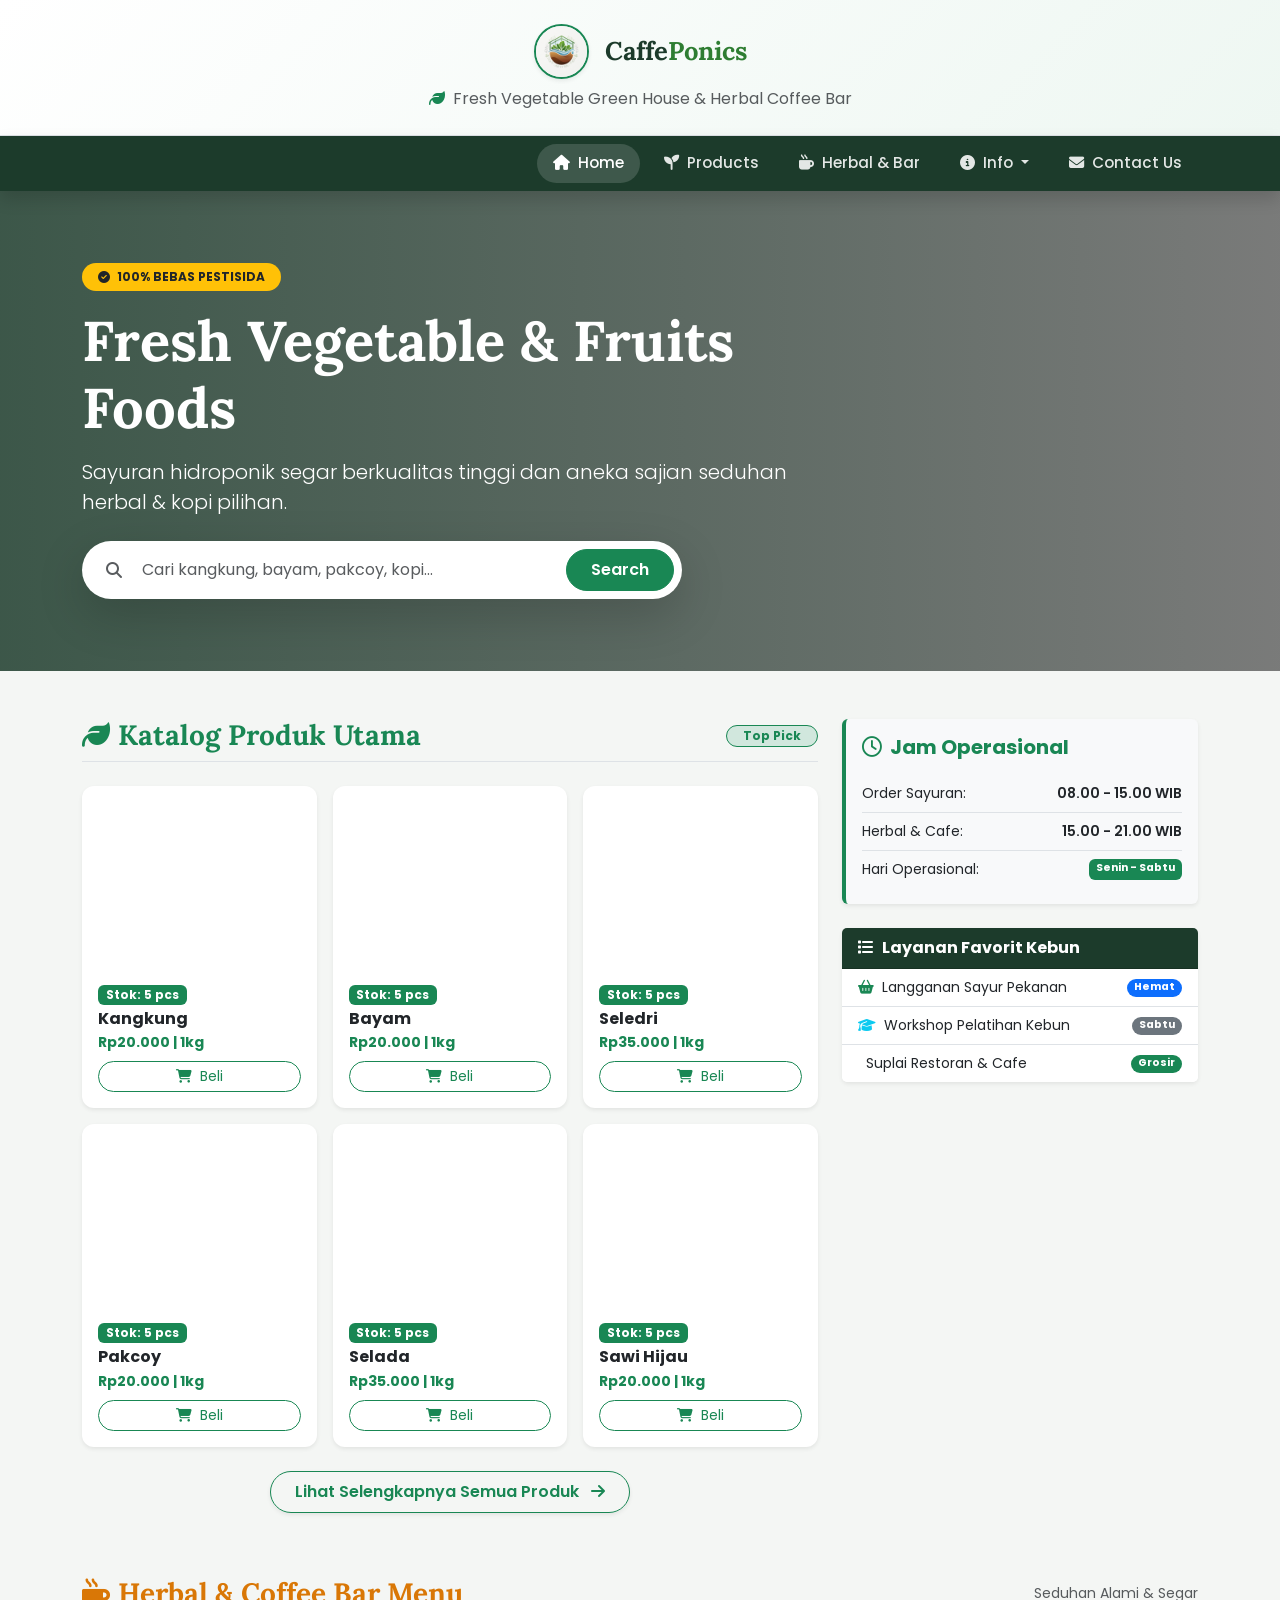
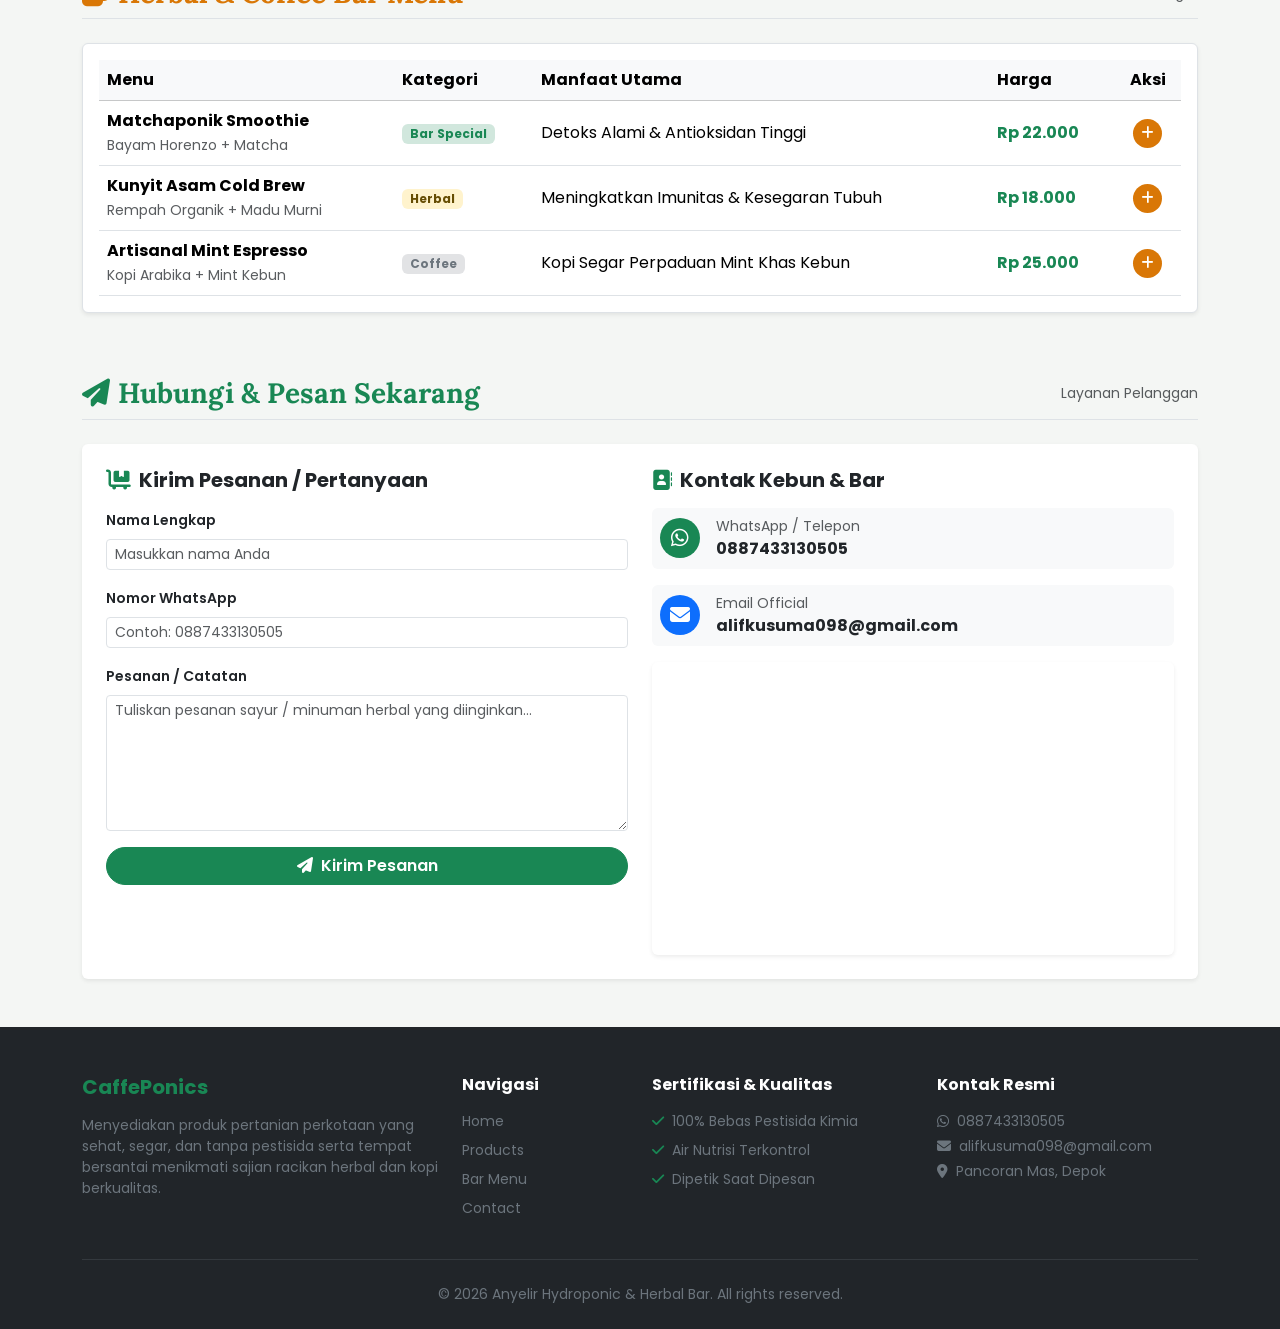
==== index.html @ 3f9d46a7 "Add files via upload" ====
<!doctype html>
<html lang="id">
  <head>
    <meta charset="UTF-8" />
    <meta name="viewport" content="width=device-width, initial-scale=1.0" />
    <title>CaffePonics</title>

    <!-- Google Fonts -->
    <link rel="preconnect" href="https://fonts.googleapis.com" />
    <link rel="preconnect" href="https://fonts.gstatic.com" crossorigin />
    <link
      href="https://fonts.googleapis.com/css2?family=Lora:ital,wght@0,600;1,500&family=Poppins:wght@300;400;500;600;700&display=swap"
      rel="stylesheet"
    />

    <!-- Bootstrap 5.3 CSS CDN -->
    <link
      href="asset/bootstrap.min.css"
      rel="stylesheet"
    />

    <!-- Font Awesome 6 & Bootstrap Icons CDN -->
    <link
      rel="stylesheet"
      href="https://cdnjs.cloudflare.com/ajax/libs/font-awesome/6.5.1/css/all.min.css"
    />
    <link
      rel="stylesheet"
      href="https://cdn.jsdelivr.net/npm/bootstrap-icons@1.11.3/font/bootstrap-icons.min.css"
    />

    <!-- Custom CSS -->
    <link rel="stylesheet" href="tgs3FIX.css" />
  </head>
  <body>
    <!-- HEADER -->
    <header class="bg-gradient-header py-4 border-bottom shadow-sm text-center">
      <div
        class="container d-flex flex-column align-items-center justify-content-center"
      >
        <div class="d-flex align-items-center gap-3 mb-2">
          <img
            src="asset/picture/CAFFE.jpg"
            onerror="
              this.src =
                'https://images.unsplash.com/photo-1585320806297-9794b3e4eeae?w=150&auto=format&fit=crop&q=80'
            "
            alt="CaffePonics Logo"
            class="brand-logo-img rounded-circle border border-2 border-success shadow-sm"
          />
          <h1 class="brand-title display-5 m-0">
            Caffe<span class="text-accent">Ponics</span>
          </h1>
        </div>
        <p class="brand-subtitle text-muted fs-6 m-0">
          <i class="fa-solid fa-leaf text-success me-1"></i> Fresh Vegetable
          Green House & Herbal Coffee Bar
        </p>
      </div>
    </header>

    <!-- NAVBAR SLIDE MENU -->
    <nav
      class="navbar navbar-expand-lg sticky-top navbar-dark bg-dark-green shadow"
    >
      <div class="container">
        <a class="navbar-brand d-lg-none fw-bold text-success fs-6" href="#">
          <i class="fa-solid fa-leaf me-1"></i> Anyelir Menu
        </a>

        <button
          class="navbar-toggler border-0"
          type="button"
          data-bs-toggle="offcanvas"
          data-bs-target="#offcanvasNavbar"
          aria-controls="offcanvasNavbar"
        >
          <span class="navbar-toggler-icon"></span>
        </button>

        <div
          class="offcanvas offcanvas-end bg-dark-green text-white"
          tabindex="-1"
          id="offcanvasNavbar"
          aria-labelledby="offcanvasNavbarLabel"
        >
          <div class="offcanvas-header border-bottom border-secondary">
            <h5
              class="offcanvas-title text-success fw-bold"
              id="offcanvasNavbarLabel"
            >
              <i class="fa-solid fa-leaf me-2"></i>Anyelir Hydroponic
            </h5>
            <button
              type="button"
              class="btn-close btn-close-white"
              data-bs-dismiss="offcanvas"
              aria-label="Close"
            ></button>
          </div>
          <div class="offcanvas-body">
            <ul
              class="navbar-nav ms-auto mb-2 mb-lg-0 gap-lg-2 align-items-lg-center"
            >
              <li class="nav-item">
                <a class="nav-link active" href="#Home"
                  ><i class="fa-solid fa-house me-1"></i> Home</a
                >
              </li>
              <li class="nav-item">
                <a class="nav-link" href="#Products"
                  ><i class="fa-solid fa-seedling me-1"></i> Products</a
                >
              </li>
              <li class="nav-item">
                <a class="nav-link" href="#BarMenu"
                  ><i class="fa-solid fa-mug-hot me-1"></i> Herbal & Bar</a
                >
              </li>
              <li class="nav-item dropdown">
                <a
                  class="nav-link dropdown-toggle"
                  href="#"
                  id="infoDropdown"
                  role="button"
                  data-bs-toggle="dropdown"
                  aria-expanded="false"
                >
                <i class="fa-solid fa-circle-info me-1"></i> Info
                </a>
                <ul class="dropdown-menu shadow border-0" aria-labelledby="infoDropdown">
                  <li><a class="dropdown-item" href="#cart.html"><i class="fa-solid fa-cart-shopping me-2 text-success"></i>Cart</a></li>
                  <li><a class="dropdown-item" href="#checkout.html"><i class="fa-solid fa-credit-card me-2 text-primary"></i>Checkout</a></li>
                  <li><hr class="dropdown-divider"></li>
                  <li><a class="dropdown-item" href="#Edukasi"><i class="fa-solid fa-newspaper me-2 text-info"></i>Article & Edukasi</a></li>
                </ul>
                </li>
              </li>
              <li class="nav-item">
                <a class="nav-link" href="#Contact"
                  ><i class="fa-solid fa-envelope me-1"></i> Contact Us</a
                >
              </li>
            </ul>
          </div>
        </div>
      </div>
    </nav>

    <!-- HERO BANNER -->
    <section
      id="Home"
      class="hero-section text-white d-flex align-items-center position-relative py-5"
    >
      <div class="hero-overlay"></div>
      <div class="container position-relative z-1 py-4">
        <div class="row align-items-center">
          <div class="col-lg-8 text-center text-lg-start">
            <span
              class="badge bg-warning text-dark px-3 py-2 rounded-pill fw-bold text-uppercase mb-3"
            >
              <i class="fa-solid fa-circle-check me-1"></i> 100% Bebas Pestisida
            </span>
            <h1 class="display-4 fw-bold mb-3 hero-title">
              Fresh Vegetable & Fruits Foods
            </h1>
            <p class="lead mb-4 opacity-90">
              Sayuran hidroponik segar berkualitas tinggi dan aneka sajian
              seduhan herbal & kopi pilihan.
            </p>

            <div
              class="search-box mx-auto ms-lg-0 bg-white p-2 rounded-pill shadow-lg d-flex align-items-center max-w-600"
            >
              <i class="fa-solid fa-magnifying-glass text-muted ms-3 me-2"></i>
              <input
                type="text"
                id="searchInput"
                onkeyup="searchProducts()"
                class="form-control border-0 shadow-none"
                placeholder="Cari kangkung, bayam, pakcoy, kopi..."
              />
              <button
                class="btn btn-success rounded-pill px-4 py-2 text-nowrap fw-semibold"
              >
                Search
              </button>
            </div>
          </div>
        </div>
      </div>
    </section>

    <!-- KONTEN UTAMA -->
    <div class="container my-5">
      <!-- BARIS 1: PRODUK (MAX 6) & SIDEBAR -->
      <div class="row g-4 mb-5">
        <!-- Main Product Area -->
        <main class="col-lg-8">
          <section id="Products">
            <div
              class="d-flex justify-content-between align-items-center mb-4 border-bottom pb-2"
            >
              <h2 class="h3 fw-bold text-success mb-0">
                <i class="fa-solid fa-leaf me-2"></i>Katalog Produk Utama
              </h2>
              <span
                class="badge bg-success-subtle text-success border border-success px-3 py-1 rounded-pill"
              >
                Top Pick
              </span>
            </div>

            <!-- Grid 6 Produk -->
            <div class="row g-3" id="tugas2ProductContainer">
              <!-- Diisi JavaScript max 6 item -->
            </div>

            <!-- Tombol Selengkapnya ke Tugas2.html -->
            <div class="text-center mt-4">
              <a
                href="Tugas2.html"
                class="btn btn-outline-success rounded-pill px-4 py-2 fw-semibold shadow-sm"
              >
                Lihat Selengkapnya Semua Produk
                <i class="fa-solid fa-arrow-right ms-2"></i>
              </a>
            </div>
          </section>
        </main>

        <!-- Sidebar Area (Sejajar dengan Produk) -->
        <aside class="col-lg-4" id="Info">
          <!-- Widget Jam Buka -->
          <div
            class="card border-0 shadow-sm mb-4 bg-light border-start border-4 border-success"
          >
            <div class="card-body">
              <h5 class="card-title fw-bold text-success mb-3">
                <i class="fa-regular fa-clock me-2"></i>Jam Operasional
              </h5>
              <ul class="list-unstyled mb-0 small">
                <li class="d-flex justify-content-between py-2 border-bottom">
                  <span>Order Sayuran:</span>
                  <span class="fw-semibold">08.00 - 15.00 WIB</span>
                </li>
                <li class="d-flex justify-content-between py-2 border-bottom">
                  <span>Herbal & Cafe:</span>
                  <span class="fw-semibold">15.00 - 21.00 WIB</span>
                </li>
                <li class="d-flex justify-content-between py-2">
                  <span>Hari Operasional:</span>
                  <span class="badge bg-success">Senin - Sabtu</span>
                </li>
              </ul>
            </div>
          </div>

          <!-- Widget Layanan Kebun -->
          <div class="card border-0 shadow-sm">
            <div class="card-header bg-dark-green text-white fw-bold">
              <i class="fa-solid fa-list me-2"></i>Layanan Favorit Kebun
            </div>
            <ul class="list-group list-group-flush small">
              <li
                class="list-group-item d-flex justify-content-between align-items-center"
              >
                <span
                  ><i class="fa-solid fa-basket-shopping me-2 text-success"></i
                  >Langganan Sayur Pekanan</span
                >
                <span class="badge bg-primary rounded-pill">Hemat</span>
              </li>
              <li
                class="list-group-item d-flex justify-content-between align-items-center"
              >
                <span
                  ><i class="fa-solid fa-graduation-cap me-2 text-info"></i
                  >Workshop Pelatihan Kebun</span
                >
                <span class="badge bg-secondary rounded-pill">Sabtu</span>
              </li>
              <li
                class="list-group-item d-flex justify-content-between align-items-center"
              >
                <span
                  ><i class="fa-solid fa-truck-ramps me-2 text-warning"></i
                  >Suplai Restoran & Cafe</span
                >
                <span class="badge bg-success rounded-pill">Grosir</span>
              </li>
            </ul>
          </div>
        </aside>
      </div>

      <!-- BARIS 2: HERBAL & BAR MENU (FULL WIDTH MELEBAR) -->
      <section id="BarMenu" class="mb-5 pt-3">
        <div
          class="d-flex justify-content-between align-items-center mb-4 border-bottom pb-2"
        >
          <h2 class="h3 fw-bold text-amber mb-0">
            <i class="fa-solid fa-mug-hot me-2"></i>Herbal & Coffee Bar Menu
          </h2>
          <span class="text-muted small">Seduhan Alami & Segar</span>
        </div>

        <div class="table-responsive bg-white rounded shadow-sm p-3 border">
          <table class="table table-hover align-middle mb-0">
            <thead class="table-light">
              <tr>
                <th>Menu</th>
                <th>Kategori</th>
                <th>Manfaat Utama</th>
                <th>Harga</th>
                <th class="text-center">Aksi</th>
              </tr>
            </thead>
            <tbody>
              <tr>
                <td>
                  <div class="fw-bold">Matchaponik Smoothie</div>
                  <small class="text-muted">Bayam Horenzo + Matcha</small>
                </td>
                <td>
                  <span class="badge bg-success-subtle text-success"
                    >Bar Special</span
                  >
                </td>
                <td>Detoks Alami & Antioksidan Tinggi</td>
                <td class="fw-bold text-success">Rp 22.000</td>
                <td class="text-center">
                  <button class="btn btn-sm btn-amber rounded-circle">
                    <i class="fa-solid fa-plus"></i>
                  </button>
                </td>
              </tr>
              <tr>
                <td>
                  <div class="fw-bold">Kunyit Asam Cold Brew</div>
                  <small class="text-muted">Rempah Organik + Madu Murni</small>
                </td>
                <td>
                  <span class="badge bg-warning-subtle text-warning-emphasis"
                    >Herbal</span
                  >
                </td>
                <td>Meningkatkan Imunitas & Kesegaran Tubuh</td>
                <td class="fw-bold text-success">Rp 18.000</td>
                <td class="text-center">
                  <button class="btn btn-sm btn-amber rounded-circle">
                    <i class="fa-solid fa-plus"></i>
                  </button>
                </td>
              </tr>
              <tr>
                <td>
                  <div class="fw-bold">Artisanal Mint Espresso</div>
                  <small class="text-muted">Kopi Arabika + Mint Kebun</small>
                </td>
                <td>
                  <span class="badge bg-secondary-subtle text-secondary"
                    >Coffee</span
                  >
                </td>
                <td>Kopi Segar Perpaduan Mint Khas Kebun</td>
                <td class="fw-bold text-success">Rp 25.000</td>
                <td class="text-center">
                  <button class="btn btn-sm btn-amber rounded-circle">
                    <i class="fa-solid fa-plus"></i>
                  </button>
                </td>
              </tr>
            </tbody>
          </table>
        </div>
      </section>

      <!-- BARIS 3: CONTACT & LOCATION (FULL WIDTH MELEBAR) -->
      <section id="Contact" class="pt-3 mb-4">
        <div
          class="d-flex justify-content-between align-items-center mb-4 border-bottom pb-2"
        >
          <h2 class="h3 fw-bold text-success mb-0">
            <i class="fa-solid fa-paper-plane me-2"></i>Hubungi & Pesan Sekarang
          </h2>
          <span class="text-muted small">Layanan Pelanggan</span>
        </div>

        <div class="card border-0 shadow-sm p-4 bg-white">
          <div class="row g-4">
            <!-- Form Pesanan Customer -->
            <div class="col-md-6">
              <h5 class="fw-bold mb-3 text-dark">
                <i class="fa-solid fa-cart-flatbed me-2 text-success"></i>Kirim
                Pesanan / Pertanyaan
              </h5>
              <form
                id="orderForm"
                onsubmit="
                  event.preventDefault();
                  alert('Terima kasih! Pesanan/Pesan Anda telah terkirim.');
                "
              >
                <div class="mb-3">
                  <label for="custName" class="form-label small fw-semibold"
                    >Nama Lengkap</label
                  >
                  <input
                    type="text"
                    class="form-control form-control-sm"
                    id="custName"
                    placeholder="Masukkan nama Anda"
                    required
                  />
                </div>
                <div class="mb-3">
                  <label for="custPhone" class="form-label small fw-semibold"
                    >Nomor WhatsApp</label
                  >
                  <input
                    type="tel"
                    class="form-control form-control-sm"
                    id="custPhone"
                    placeholder="Contoh: 0887433130505"
                    required
                  />
                </div>
                <div class="mb-3">
                  <label for="custMessage" class="form-label small fw-semibold"
                    >Pesanan / Catatan</label
                  >
                  <textarea
                    class="form-control form-control-sm"
                    id="custMessage"
                    rows="6"
                    placeholder="Tuliskan pesanan sayur / minuman herbal yang diinginkan..."
                    required
                  ></textarea>
                </div>
                <button
                  type="submit"
                  class="btn btn-success rounded-pill px-4 w-100 fw-semibold"
                >
                  <i class="fa-solid fa-paper-plane me-1"></i> Kirim Pesanan
                </button>
              </form>
            </div>

            <!-- Info Kontak & Peta Lokasi -->
            <div class="col-md-6">
              <h5 class="fw-bold mb-3 text-dark">
                <i class="fa-solid fa-address-book me-2 text-success"></i>Kontak
                Kebun & Bar
              </h5>

              <div class="d-flex align-items-center mb-3 p-2 bg-light rounded">
                <div
                  class="bg-success text-white rounded-circle p-2 me-3 d-flex align-items-center justify-content-center"
                  style="width: 40px; height: 40px"
                >
                  <i class="fa-brands fa-whatsapp fs-5"></i>
                </div>
                <div>
                  <div class="small text-muted">WhatsApp / Telepon</div>
                  <a
                    href="https://wa.me/62887433130505"
                    target="_blank"
                    class="fw-bold text-decoration-none text-dark"
                    >0887433130505</a
                  >
                </div>
              </div>

              <div class="d-flex align-items-center mb-3 p-2 bg-light rounded">
                <div
                  class="bg-primary text-white rounded-circle p-2 me-3 d-flex align-items-center justify-content-center"
                  style="width: 40px; height: 40px"
                >
                  <i class="fa-solid fa-envelope fs-5"></i>
                </div>
                <div>
                  <div class="small text-muted">Email Official</div>
                  <a
                    href="mailto:alifkusuma098@gmail.com"
                    class="fw-bold text-decoration-none text-dark"
                    >alifkusuma098@gmail.com</a
                  >
                </div>
              </div>

              <div
                class="ratio ratio-16x9 rounded overflow-hidden shadow-sm mt-3"
              >
                <iframe
                  src="https://www.google.com/maps/embed?pb=!1m17!1m12!1m3!1d3226.503485175049!2d106.81817107395507!3d-6.429045662868138!2m3!1f0!2f0!3f0!3m2!1i1024!2i768!4f13.1!3m2!1m1!2zNsKwMjUnNDQuNiJTIDEwNsKwNDknMTQuNyJF!5e1!3m2!1sid!2sid!4v1789879290653!5m2!1sid!2sid"
                  style="border: 0"
                  allowfullscreen=""
                  loading="lazy"
                >
                </iframe>
              </div>
            </div>
          </div>
        </div>
      </section>
    </div>

    <!-- FOOTER -->
    <footer class="bg-dark text-white pt-5 pb-4 mt-5">
      <div class="container">
        <div class="row g-4">
          <div class="col-lg-4 col-md-6">
            <h5 class="fw-bold text-success mb-3">CaffePonics</h5>
            <p class="small text-secondary">
              Menyediakan produk pertanian perkotaan yang sehat, segar, dan
              tanpa pestisida serta tempat bersantai menikmati sajian racikan
              herbal dan kopi berkualitas.
            </p>
          </div>

          <div class="col-lg-2 col-md-6">
            <h6 class="fw-bold mb-3">Navigasi</h6>
            <ul class="list-unstyled small">
              <li class="mb-2">
                <a href="#Home" class="text-secondary text-decoration-none"
                  >Home</a
                >
              </li>
              <li class="mb-2">
                <a href="#Products" class="text-secondary text-decoration-none"
                  >Products</a
                >
              </li>
              <li class="mb-2">
                <a href="#BarMenu" class="text-secondary text-decoration-none"
                  >Bar Menu</a
                >
              </li>
              <li class="mb-2">
                <a href="#Contact" class="text-secondary text-decoration-none"
                  >Contact</a
                >
              </li>
            </ul>
          </div>

          <div class="col-lg-3 col-md-6">
            <h6 class="fw-bold mb-3">Sertifikasi & Kualitas</h6>
            <ul class="list-unstyled small text-secondary">
              <li class="mb-2">
                <i class="fa-solid fa-check text-success me-2"></i>100% Bebas
                Pestisida Kimia
              </li>
              <li class="mb-2">
                <i class="fa-solid fa-check text-success me-2"></i>Air Nutrisi
                Terkontrol
              </li>
              <li class="mb-2">
                <i class="fa-solid fa-check text-success me-2"></i>Dipetik Saat
                Dipesan
              </li>
            </ul>
          </div>

          <div class="col-lg-3 col-md-6">
            <h6 class="fw-bold mb-3">Kontak Resmi</h6>
            <p class="small text-secondary mb-1">
              <i class="fa-brands fa-whatsapp me-2"></i>0887433130505
            </p>
            <p class="small text-secondary mb-1">
              <i class="fa-solid fa-envelope me-2"></i>alifkusuma098@gmail.com
            </p>
            <p class="small text-secondary">
              <i class="fa-solid fa-location-dot me-2"></i>Pancoran Mas, Depok
            </p>
          </div>
        </div>

        <hr class="border-secondary my-4" />
        <div class="text-center small text-secondary">
          <p class="mb-0">
            &copy; 2026 Anyelir Hydroponic & Herbal Bar. All rights reserved.
          </p>
        </div>
      </div>
    </footer>

    <!-- Bootstrap JS Bundle -->
    <script src="asset/bootstrap.bundle.min.js"></script>

    <!-- JAVASCRIPT INTEGRASI DATA TUGAS 2 -->
    <script>
      const fallbackProducts = [
        {
          nama: "Kangkung",
          harga: "Rp20.000 | 1kg",
          stok: "5 pcs",
          img: "picture/Tgs2/kangkung-1024x724.png",
        },
        {
          nama: "Bayam",
          harga: "Rp20.000 | 1kg",
          stok: "5 pcs",
          img: "picture/Tgs2/Gambar-Daun-Bayam.jpg",
        },
        {
          nama: "Seledri",
          harga: "Rp35.000 | 1kg",
          stok: "5 pcs",
          img: "picture/Tgs2/Inilah-X-Manfaat-Daun-Seledri-untuk-Kesehatan.jpg.webp",
        },
        {
          nama: "Pakcoy",
          harga: "Rp20.000 | 1kg",
          stok: "5 pcs",
          img: "picture/Tgs2/tips-memilih-pakcoy-segarjpg-20221003062126.jpg",
        },
        {
          nama: "Selada",
          harga: "Rp35.000 | 1kg",
          stok: "5 pcs",
          img: "picture/Tgs2/no_brand_sayur_selada_keriting_1_kg_hidroponik_sayur_segar_bebas_pestisida_full01_u96i0ufl.webp",
        },
        {
          nama: "Sawi Hijau",
          harga: "Rp20.000 | 1kg",
          stok: "5 pcs",
          img: "picture/Tgs2/sawi-1024x724.png",
        },
      ];

      function renderProducts(products) {
        const container = document.getElementById("tugas2ProductContainer");
        if (!container) return;
        container.innerHTML = "";

        const displayItems = products.slice(0, 6);

        displayItems.forEach((item) => {
          const cardHtml = `
          <div class="col-6 col-md-4 product-card-item">
            <div class="card h-100 border-0 shadow-sm product-card">
              <img src="${item.img}" onerror="this.src='https://images.unsplash.com/photo-1540420773420-3366772f4999?w=400&auto=format&fit=crop&q=80'" class="card-img-top product-img" alt="${item.nama}">
              <div class="card-body p-3">
                <span class="badge bg-success mb-1">Stok: ${item.stok}</span>
                <h6 class="card-title fw-bold mb-1">${item.nama}</h6>
                <div class="text-success fw-bold small mb-2">${item.harga}</div>
                <button class="btn btn-outline-success btn-sm w-100 rounded-pill">
                  <i class="fa-solid fa-cart-shopping me-1"></i> Beli
                </button>
              </div>
            </div>
          </div>
        `;
          container.innerHTML += cardHtml;
        });
      }

      async function fetchTugas2Data() {
        try {
          const response = await fetch("Tugas2.html");
          if (!response.ok) throw new Error("Gagal mengambil Tugas2.html");

          const htmlText = await response.text();
          const parser = new DOMParser();
          const doc = parser.parseFromString(htmlText, "text/html");
          const items = doc.querySelectorAll(".produk_tgs2");

          if (items.length === 0)
            throw new Error("Item produk tidak ditemukan");

          let extractedProducts = [];
          items.forEach((item) => {
            let rawImg =
              item.querySelector(".gambar_tgs2")?.getAttribute("src") || "";
            let cleanImg = rawImg
              .replace(/^\/?projectPNJ\//, "")
              .replace(/^\//, "");

            const nama =
              item.querySelector(".nama_tgs2")?.textContent.trim() || "Produk";
            const harga =
              item.querySelector(".harga_tgs2")?.textContent.trim() || "";
            const stok =
              item.querySelector(".kategori_tgs2")?.textContent.trim() || "Ada";

            extractedProducts.push({ nama, harga, stok, img: cleanImg });
          });

          renderProducts(extractedProducts);
        } catch (error) {
          console.warn("Menggunakan data fallback:", error.message);
          renderProducts(fallbackProducts);
        }
      }

      window.addEventListener("DOMContentLoaded", () => {
        fetchTugas2Data();
      });

      function searchProducts() {
        const input = document
          .getElementById("searchInput")
          .value.toLowerCase();
        const cardItems = document.querySelectorAll(".product-card-item");

        cardItems.forEach((item) => {
          const title = item
            .querySelector(".card-title")
            .textContent.toLowerCase();
          item.style.display = title.includes(input) ? "block" : "none";
        });
      }
    </script>
  </body>
</html>
---- tgs3FIX.css ----
/* =========================================
   Custom Styling Anyelir Hydroponic & Bar
   ========================================= */

:root {
  --bg-dark-green: #1c3b2b;
  --primary-green: #2e7d32;
  --accent-amber: #d97706;
  --light-bg: #f8f9fa;
}

body {
  font-family: 'Poppins', sans-serif;
  color: #333333;
  background-color: #f4f6f4;
}

h1, h2, h3, .brand-title {
  font-family: 'Lora', serif;
}

/* Header & Brand Logo */
.bg-gradient-header {
  background: linear-gradient(135deg, #ffffff 0%, #eef7f2 100%);
}

.brand-logo-img {
  width: 55px;
  height: 55px;
  object-fit: cover;
}

.brand-title {
  font-size: 1.6rem;
  font-weight: 700;
  color: var(--bg-dark-green);
}

.text-accent {
  color: var(--primary-green);
}

.brand-subtitle {
  font-size: 0.85rem;
  color: #666;
}

/* Navbar */
.bg-dark-green {
  background-color: var(--bg-dark-green) !important;
}

.navbar-dark .navbar-nav .nav-link {
  color: rgba(255, 255, 255, 0.88);
  font-weight: 500;
  font-size: 0.95rem;
  padding: 8px 16px;
  border-radius: 20px;
  transition: all 0.3s ease;
}

.navbar-dark .navbar-nav .nav-link:hover,
.navbar-dark .navbar-nav .nav-link.active {
  color: #ffffff;
  background-color: rgba(255, 255, 255, 0.15);
}

/* Dropdown Menu Fixing Hover & Contrast */
.dropdown-menu {
  border-radius: 12px;
  padding: 8px;
}

.dropdown-item {
  color: #2c3e50;
  font-weight: 500;
  padding: 8px 16px;
  border-radius: 8px;
  transition: background-color 0.2s ease, color 0.2s ease;
}

.dropdown-item:hover,
.dropdown-item:focus {
  background-color: #eef7f2;
  color: var(--primary-green);
}

/* Hero Section */
.hero-section {
  background-image: url('https://images.unsplash.com/photo-1530836369250-ef72a3f5cda8?w=1200&auto=format&fit=crop&q=80');
  background-size: cover;
  background-position: center;
  min-height: 420px;
}

.hero-overlay {
  position: absolute;
  top: 0;
  left: 0;
  width: 100%;
  height: 100%;
  background: linear-gradient(90deg, rgba(28, 59, 43, 0.85) 0%, rgba(0, 0, 0, 0.5) 100%);
}

.max-w-600 {
  max-width: 600px;
}

/* Product Cards */
.product-card {
  transition: transform 0.3s ease, box-shadow 0.3s ease;
  overflow: hidden;
  border-radius: 12px !important;
}

.product-card:hover {
  transform: translateY(-5px);
  box-shadow: 0 10px 20px rgba(0, 0, 0, 0.1) !important;
}

.product-img {
  height: 180px;
  object-fit: cover;
}

/* Colors & Buttons */
.text-amber {
  color: var(--accent-amber);
}

.btn-amber {
  background-color: var(--accent-amber);
  color: #ffffff;
  border: none;
}

.btn-amber:hover {
  background-color: #b45309;
  color: #ffffff;
}

.bg-amber-gradient {
  background: linear-gradient(135deg, #d97706 0%, #b45309 100%);
}

/* Responsive adjustments */
@media (max-width: 768px) {
  .hero-title {
    font-size: 2rem;
  }
}

/* STYLING TABEL & RESPONSIVE VIA CSS */
    .tabel_tgs2 {
      width: 100%;
      border-collapse: separate;
    }

    .produk_tgs2 {
      background-color: #ffffff;
      border-radius: 8px;
      box-shadow: 0 2px 8px rgba(0, 0, 0, 0.08);
      vertical-align: top;
      transition: transform 0.2s ease, box-shadow 0.2s ease;
    }

    .produk_tgs2:hover {
      transform: translateY(-4px);
      box-shadow: 0 4px 12px rgba(0, 0, 0, 0.12);
    }

    .gambar_tgs2 {
      width: 100%;
      height: 160px;
      object-fit: cover;
      border-radius: 6px;
    }

    .nama_tgs2 {
      font-weight: 700;
      font-size: 1.1rem;
      margin: 10px 0 6px;
      color: #1b5e20;
    }

    .info_tgs2 {
      display: flex;
      justify-content: space-between;
      align-items: center;
      margin-top: 10px;
    }

    .harga_tgs2 {
      font-size: 0.9rem;
      font-weight: 600;
      color: #2e7d32;
    }

    .kategori_tgs2 {
      font-size: 0.8rem;
      color: #666;
      margin-top: 2px;
    }

    .buy_tgs2 {
      background-color: #2e7d32;
      color: white;
      width: 36px;
      height: 36px;
      border-radius: 50%;
      display: flex;
      align-items: center;
      justify-content: center;
      cursor: pointer;
      transition: background-color 0.2s;
    }

    .buy_tgs2:hover {
      background-color: #1b5e20;
    }

    /* RESPONSIVE BREAKPOINTS (AGAR TABEL TIDAK HANCUR DI MOBILE/TABLET) */
    @media (max-width: 900px) {
      .tabel_tgs2, 
      .tabel_tgs2 tbody, 
      .tabel_tgs2 tr, 
      .tabel_tgs2 td {
        display: block;
        width: 100%;
      }

      .tabel_tgs2 tr {
        display: grid;
        grid-template-columns: repeat(auto-fit, minmax(220px, 1fr));
        gap: 15px;
        margin-bottom: 15px;
      }
    }

    @media (max-width: 600px) {
      .header {
        flex-direction: column;
        gap: 1rem;
        text-align: center;
      }

      .tabel_tgs2 tr {
        grid-template-columns: repeat(auto-fit, minmax(100%, 1fr));
      }
    }
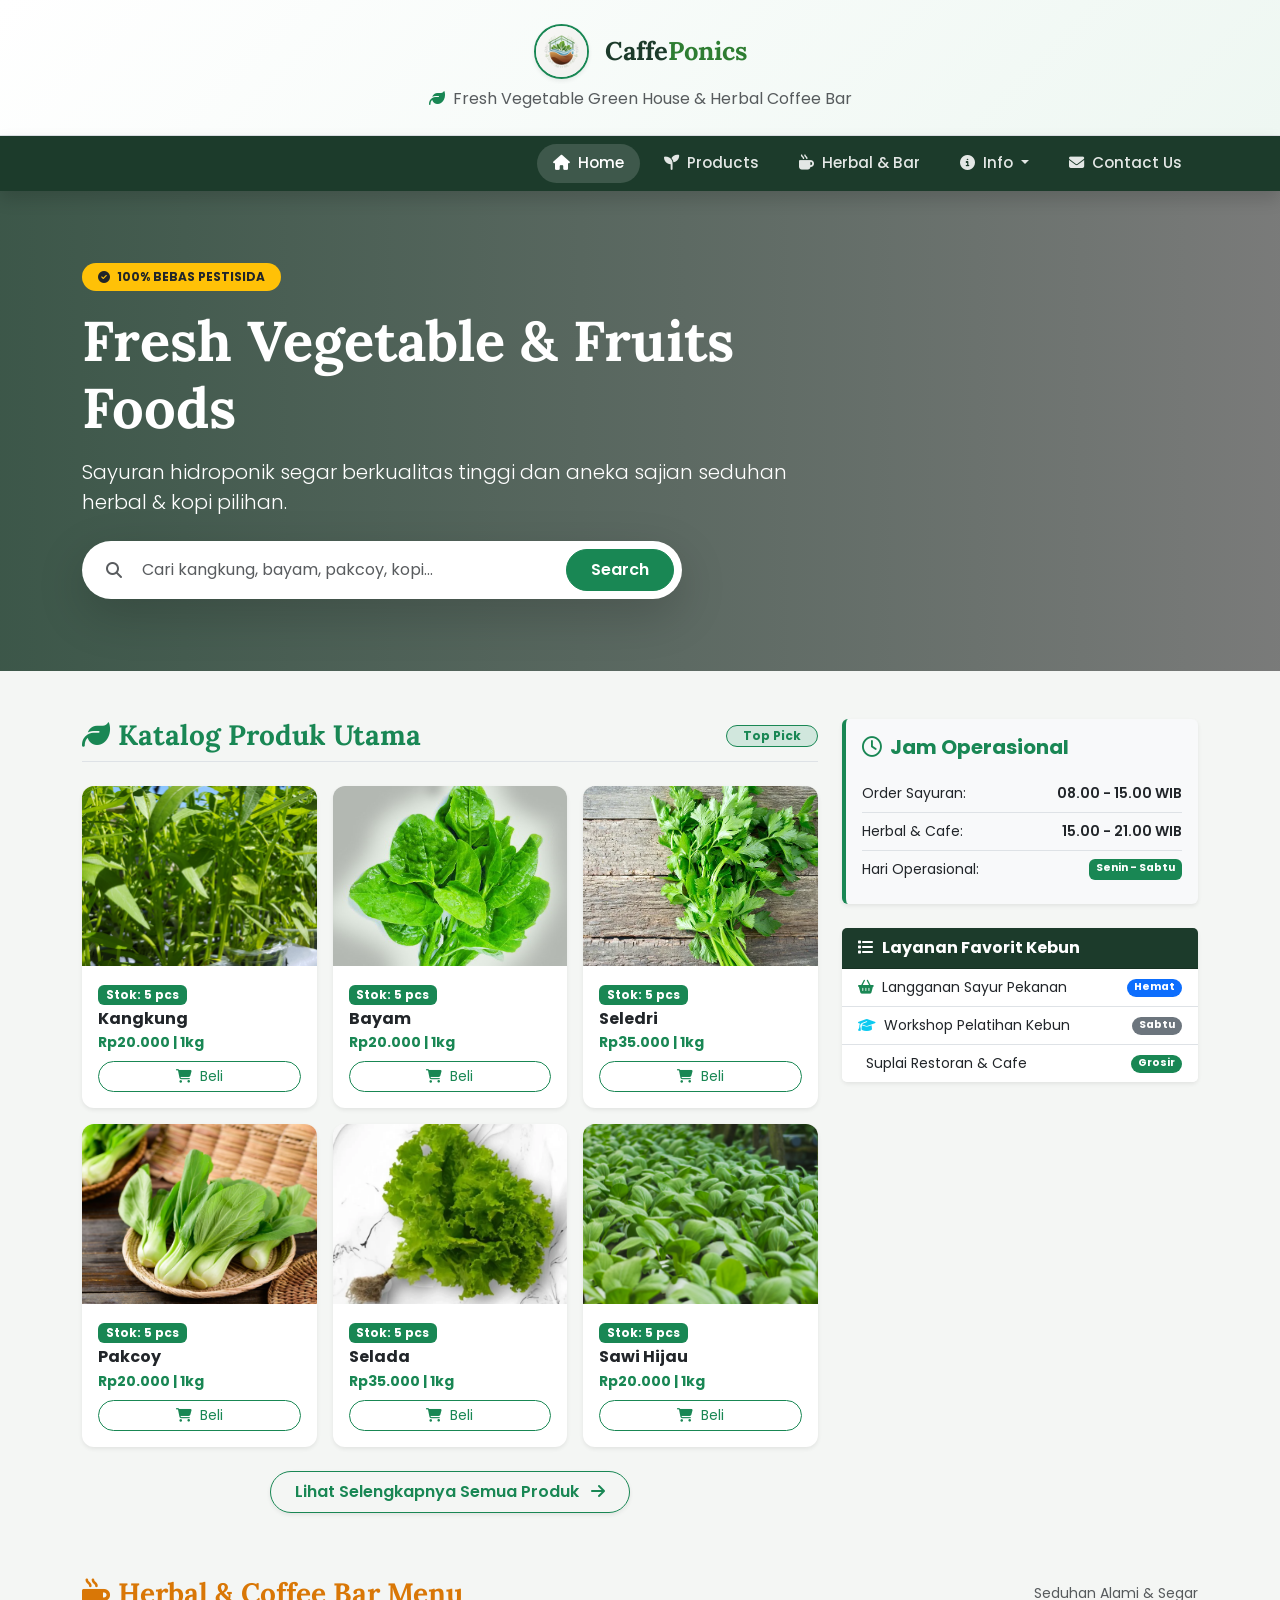
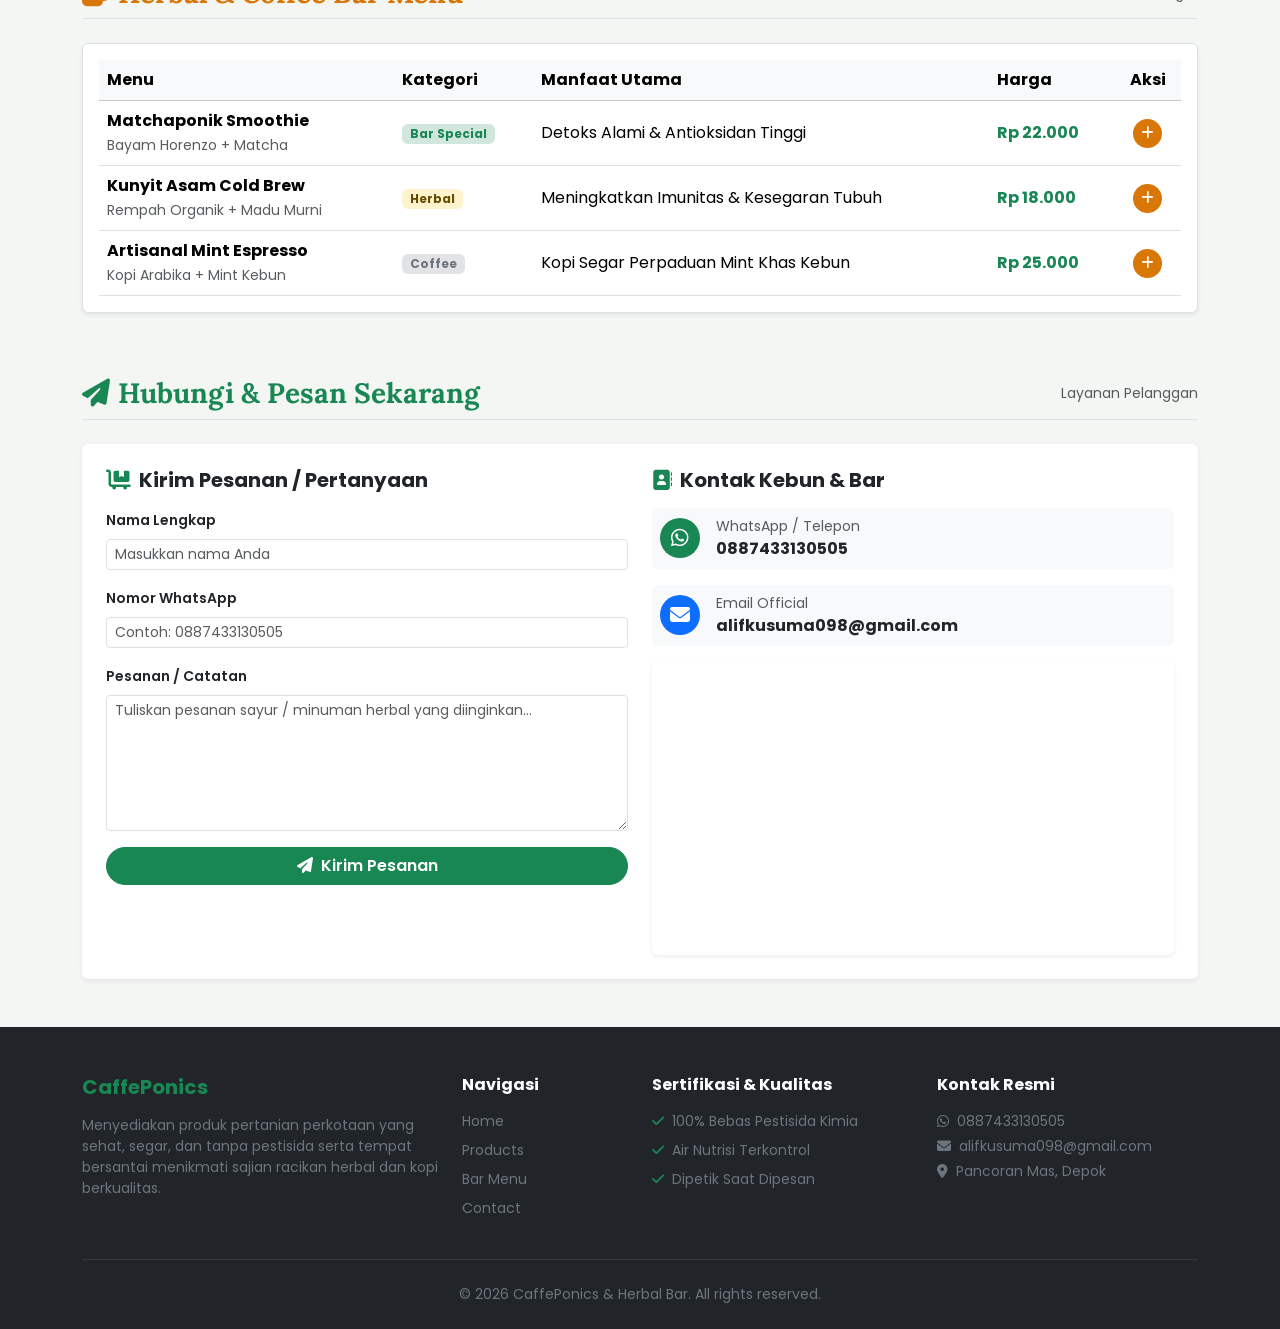
==== commit b685ac21: "Tambah Gambar Menambahkan gambar dan menyesuaikan navbar" ====
--- a/index.html
+++ b/index.html
@@ -65,7 +65,7 @@
     >
       <div class="container">
         <a class="navbar-brand d-lg-none fw-bold text-success fs-6" href="#">
-          <i class="fa-solid fa-leaf me-1"></i> Anyelir Menu
+          <i class="fa-solid fa-leaf me-1"></i> CaffePonics Menu
         </a>
 
         <button
@@ -89,7 +89,7 @@
               class="offcanvas-title text-success fw-bold"
               id="offcanvasNavbarLabel"
             >
-              <i class="fa-solid fa-leaf me-2"></i>Anyelir Hydroponic
+              <i class="fa-solid fa-leaf me-2"></i>CaffePonics
             </h5>
             <button
               type="button"
@@ -580,7 +580,7 @@
         <hr class="border-secondary my-4" />
         <div class="text-center small text-secondary">
           <p class="mb-0">
-            &copy; 2026 Anyelir Hydroponic & Herbal Bar. All rights reserved.
+            &copy; 2026 CaffePonics & Herbal Bar. All rights reserved.
           </p>
         </div>
       </div>
@@ -596,37 +596,37 @@
           nama: "Kangkung",
           harga: "Rp20.000 | 1kg",
           stok: "5 pcs",
-          img: "picture/Tgs2/kangkung-1024x724.png",
+          img: "asset/picture/Tgs2/kangkung-1024x724.png",
         },
         {
           nama: "Bayam",
           harga: "Rp20.000 | 1kg",
           stok: "5 pcs",
-          img: "picture/Tgs2/Gambar-Daun-Bayam.jpg",
+          img: "asset/picture/Tgs2/Gambar-Daun-Bayam.jpg",
         },
         {
           nama: "Seledri",
           harga: "Rp35.000 | 1kg",
           stok: "5 pcs",
-          img: "picture/Tgs2/Inilah-X-Manfaat-Daun-Seledri-untuk-Kesehatan.jpg.webp",
+          img: "asset/picture/Tgs2/Inilah-X-Manfaat-Daun-Seledri-untuk-Kesehatan.jpg.webp",
         },
         {
           nama: "Pakcoy",
           harga: "Rp20.000 | 1kg",
           stok: "5 pcs",
-          img: "picture/Tgs2/tips-memilih-pakcoy-segarjpg-20221003062126.jpg",
+          img: "asset/picture/Tgs2/tips-memilih-pakcoy-segarjpg-20221003062126.jpg",
         },
         {
           nama: "Selada",
           harga: "Rp35.000 | 1kg",
           stok: "5 pcs",
-          img: "picture/Tgs2/no_brand_sayur_selada_keriting_1_kg_hidroponik_sayur_segar_bebas_pestisida_full01_u96i0ufl.webp",
+          img: "asset/picture/Tgs2/no_brand_sayur_selada_keriting_1_kg_hidroponik_sayur_segar_bebas_pestisida_full01_u96i0ufl.webp",
         },
         {
           nama: "Sawi Hijau",
           harga: "Rp20.000 | 1kg",
           stok: "5 pcs",
-          img: "picture/Tgs2/sawi-1024x724.png",
+          img: "asset/picture/Tgs2/sawi-1024x724.png",
         },
       ];
 
@@ -674,9 +674,9 @@
           items.forEach((item) => {
             let rawImg =
               item.querySelector(".gambar_tgs2")?.getAttribute("src") || "";
-            let cleanImg = rawImg
-              .replace(/^\/?projectPNJ\//, "")
-              .replace(/^\//, "");
+            // KODE BARU (Otomatis diarahkan ke folder asset baru)
+            let fileName = rawImg.split("/").pop(); // Ambil nama filenya saja (contoh: kangkung-1024x724.png)
+            let cleanImg = "asset/picture/Tgs2/" + fileName;
 
             const nama =
               item.querySelector(".nama_tgs2")?.textContent.trim() || "Produk";
